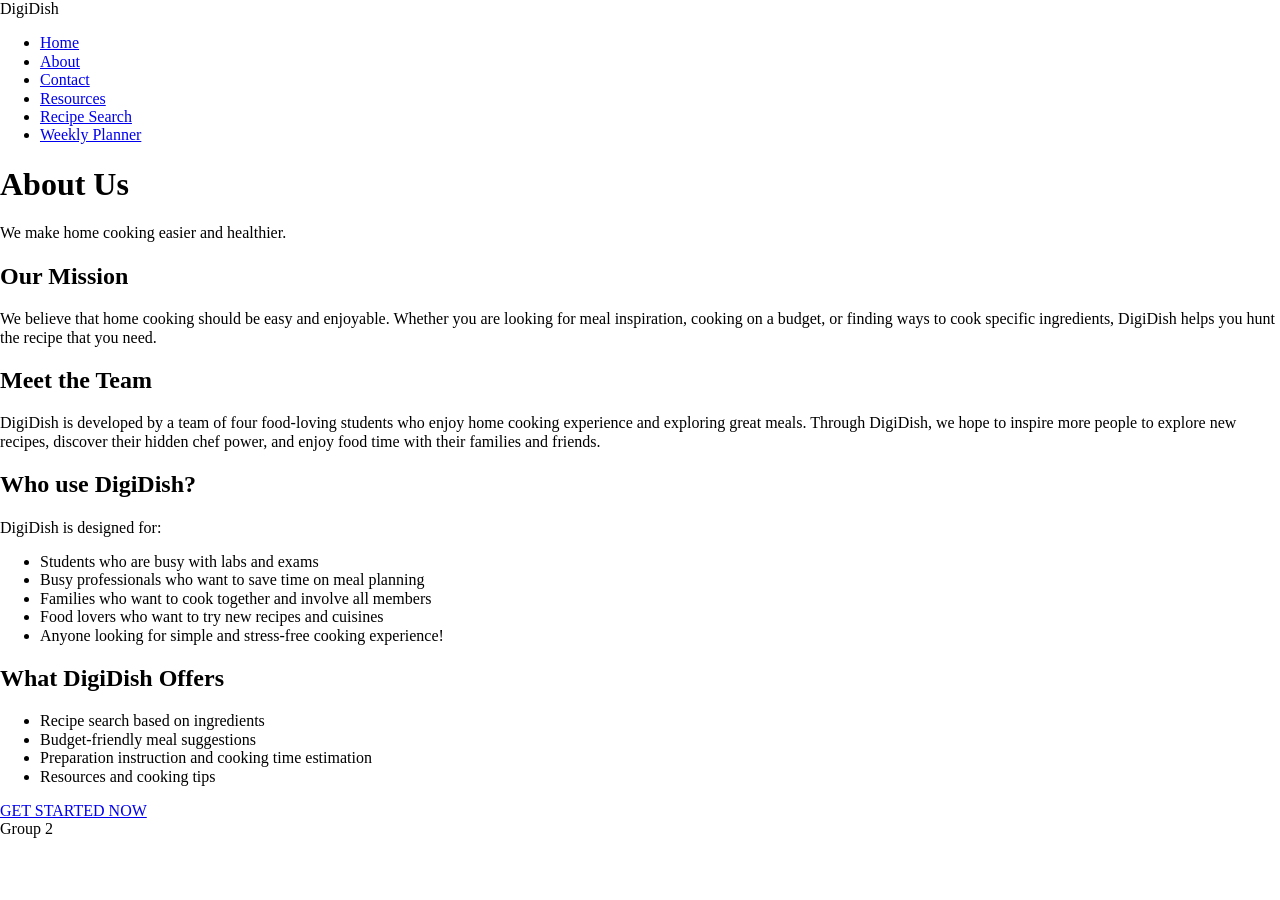
==== about.html @ 240cc51b "reverted changes that introduced validator errors again" ====
<!DOCTYPE html>
<html lang="en">
    <head>
    <meta charset="utf-8">
    <meta name="description" content="Introducing DigiDish">
    <meta name="keywords" content="recipe, cooking, DigiDish, ingredients, budget">
        <meta name="viewport" content="width=device-width, initial-scale=1">
        
        <title>About Digi-Dish</title>

        <!-- external CSS link -->
        <link rel="stylesheet" href="css/normalize.css">
        <link rel="stylesheet" href="css/style.css">
    </head>
	
    <body>
		<header>
			<nav>
				<span>DigiDish</span>
				<ul>
					<li><a href="index.html">Home</a></li>
					<li><a href="about.html">About</a></li>
					<li><a href="contact.html">Contact</a></li>
					<li><a href="resources.html">Resources</a></li>
					<li><a href="recipeSearch.html">Recipe Search</a></li>
					<li><a href="weeklyPlanner.html">Weekly Planner</a></li>
				</ul>
			</nav>
		</header>

		<main>
			<h1>About Us</h1>
			<p>
				We make home cooking easier and healthier.
			</p>
		</main>

		<h2>Our Mission</h2>
		<p>We believe that home cooking should be easy and enjoyable. 
			Whether you are looking for meal inspiration, cooking on a budget, or finding ways to cook specific ingredients,
			DigiDish helps you hunt the recipe that you need.</p>
		
		<h2>Meet the Team</h2>
		<p>DigiDish is developed by a team of four food-loving students who enjoy home cooking experience and 
			 exploring great meals. Through DigiDish, we hope to inspire more people to explore new recipes, discover
			their hidden chef power, and enjoy food time with their families and friends.</p>
			
		<h2>Who use DigiDish?</h2>
		<p>DigiDish is designed for:</p>
		<ul>
			<li>Students who are busy with labs and exams</li>
			<li>Busy professionals who want to save time on meal planning</li>
			<li>Families who want to cook together and involve all members</li>
			<li>Food lovers who want to try new recipes and cuisines</li>
			<li>Anyone looking for simple and stress-free cooking experience!</li>
		</ul>
		
		<h2>What DigiDish Offers</h2>
		<ul>
			<li>Recipe search based on ingredients</li>
			<li>Budget-friendly meal suggestions</li>
			<li>Preparation instruction and cooking time estimation</li>
			<li>Resources and cooking tips</li>
		</ul>

        <script src="js/main.js"></script>

		<a href="recipeSearch.html">GET STARTED NOW</a>
		
		<footer>
			<span>Group 2</span>
		</footer>
    </body>
</html>
---- css/style.css ----
/* Box Model Hack */
* {
  box-sizing: border-box;
}

/* Clear fix hack */
.clearfix:after {
     content: ".";
     display: block;
     clear: both;
     visibility: hidden;
     line-height: 0;
     height: 0;
}

.clear {
	clear: both;
}

/******************************************
/* BASE STYLES
/*******************************************/

body {

}


/******************************************
/* LAYOUT
/*******************************************/
header {

}

footer {

}

/******************************************
/* ADDITIONAL STYLES
/*******************************************/
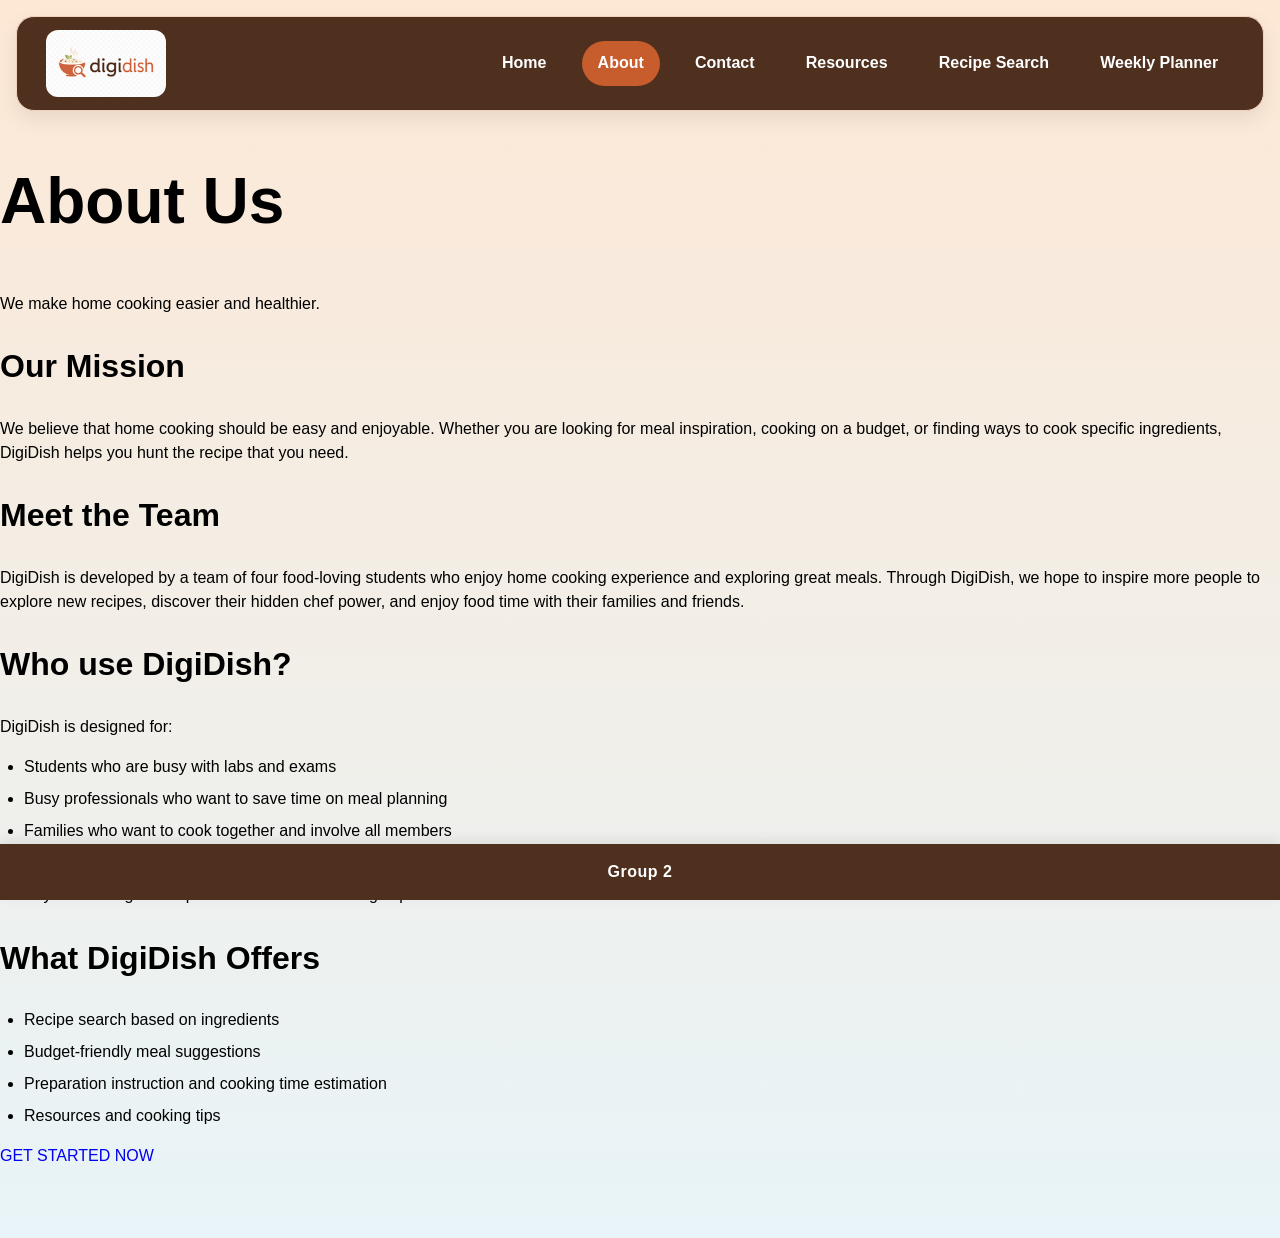
==== commit 3b01a1c2: "IStyle header, footer, contact and weekly planner" ====
--- a/about.html
+++ b/about.html
@@ -16,17 +16,23 @@
     <body>
 		<header>
 			<nav>
-				<span>DigiDish</span>
-				<ul>
-					<li><a href="index.html">Home</a></li>
-					<li><a href="about.html">About</a></li>
-					<li><a href="contact.html">Contact</a></li>
-					<li><a href="resources.html">Resources</a></li>
-					<li><a href="recipeSearch.html">Recipe Search</a></li>
-					<li><a href="weeklyPlanner.html">Weekly Planner</a></li>
-				</ul>
+			  <a href="index.html">
+				<img id="digidish-logo" src="images/digidish_nav_logo.png" alt="digidish logo">
+			  </a>
+			  <ul class="nav-list">
+				<li><a href="index.html">Home</a></li>
+				<li><a href="about.html" class="active">About</a></li>
+				<li><a href="contact.html">Contact</a></li>
+				<li><a href="resources.html">Resources</a></li>
+				<li><a href="recipeSearch.html">Recipe Search</a></li>
+				<li><a href="weeklyPlanner.html">Weekly Planner</a></li>
+			  </ul>
+			  <!-- hamburger menu for smaller screen sizes -->
+			  <div class="hamburger">
+				<button class="hamburger-icon">≡</button>
+			  </div>
 			</nav>
-		</header>
+		  </header>
 
 		<main>
 			<h1>About Us</h1>
@@ -63,7 +69,7 @@
 			<li>Resources and cooking tips</li>
 		</ul>
 
-        <script src="js/main.js"></script>
+        <script src="js/script.js"></script>
 
 		<a href="recipeSearch.html">GET STARTED NOW</a>
 		
--- a/css/style.css
+++ b/css/style.css
@@ -22,21 +22,228 @@
 /*******************************************/
 
 body {
-
-}
-
+  font-family: Arial, Helvetica, sans-serif;
+  font-size: 16px;
+  line-height: 1.5;
+  color: black;
+  /* background-color: beige; */
+  background:linear-gradient(to bottom, #fde8d5, #e8f4f8);
+  /* background-color: #fff6ee;
+  margin: 20px; */
+}
+
+h1 {
+  font-size: 4rem;
+}
+
+h2 {
+  font-size: 2rem;
+}
+
+h3 {
+  font-size: 1.5rem;
+}
+
+p {
+  margin-bottom: 1rem;
+}
+
+ul {
+  margin-bottom: 1rem;
+  padding-left: 1.5rem;
+}
+
+li {
+  margin-bottom: 0.5rem;
+}
+
+a {
+  text-decoration: none;
+}
+
+img {
+  max-width: 100%;
+  height: auto;
+  display: block;
+}
 
 /******************************************
 /* LAYOUT
 /*******************************************/
+
 header {
-
-}
+  position: fixed;
+  top: 0;
+  left: 0;
+  width: 100%;
+  padding: 1rem;
+  box-sizing: border-box;
+  z-index: 1000;
+}
+
+
+body {
+  padding-top: 110px; /* Prevent content from hiding behind the fixed header */
+  padding-bottom: 70px; /* Adjust to match your footer height */
+}
+
+section {
+  margin: 0 1%;
+}
+
+nav {
+  display: flex;
+  align-items: center;
+  justify-content: space-between;
+
+  background: #4f301f;
+  border: 1px solid #f0d2bf;
+  border-radius: 18px;
+
+  padding: 0.8rem 1.8rem;
+
+  box-shadow: 0 8px 20px rgba(0,0,0,.08);
+}
+
+#digidish-logo {
+  width: 120px;
+  height: auto;
+  border-radius: 12px;
+  flex-shrink: 0;
+}
+
+nav ul {
+  display: flex;
+  align-items: center;
+  justify-content: flex-end;
+
+  gap: 1.2rem;
+
+  margin: 0;
+  margin-left: auto;
+  padding: 0;
+
+  list-style: none;
+}
+
+nav ul li {
+  margin: 0;
+}
+
+nav ul li a {
+  display: block;
+
+  color: #fff;
+  text-decoration: none;
+  font-weight: 600;
+  font-size: 1rem;
+
+  padding: .65rem 1rem;
+  border-radius: 999px;
+
+  transition: all .25s ease;
+}
+
+nav ul li a:hover {
+  background: #c75c2c;
+  color: white;
+}
+
+/* Current page */
+nav ul li a.active {
+  background: #c75c2c;
+  color: white;
+}
+
+section {
+  scroll-margin-top: 120px;
+}
+
+/* disable hamburger menu on larger screens */
+.hamburger {
+  display: none;
+  margin-left: auto;
+}
+
+.hamburger-icon {
+  font-size: 2rem;
+  background-color: #c75c2c;
+  color: #ffff;
+  cursor: pointer;
+  border: 1px solid #c75c2c;
+  border-radius: .5rem;
+  padding: 10px;
+}
+
+/* footer {
+  width: 100%;
+  display: flex;
+  justify-content: center;
+} */
 
 footer {
-
+  position: fixed; 
+  bottom: 0;
+  left: 0;
+  width: 100%;
+
+  background: #4f301f;
+  padding: 1rem;
+
+  display: flex;
+  justify-content: center;
+  align-items: center;
+
+  box-shadow: 0 -4px 12px rgba(0, 0, 0, 0.08);
+  z-index: 1000;
+}
+
+footer span {
+  color: #fff;
+  font-size: 1rem;
+  font-weight: 600;
+  letter-spacing: 0.5px;
 }
 
 /******************************************
 /* ADDITIONAL STYLES
 /*******************************************/
+
+/* For extra small screens like small phones */
+@media (max-width: 600px) {
+  header {
+    padding: .6rem;
+  }
+
+  nav {
+    padding: .8rem 1rem;
+    border-radius: 15px;
+  }
+
+  #digidish-logo {
+    width: 85px;
+  }
+
+  .hamburger-icon {
+    font-size: 1.8rem;
+  }
+}
+
+/* for large phones and tablets */
+@media (max-width: 992px) {
+  nav {
+    padding: 1rem;
+  }
+
+  .nav-list {
+    display: none;
+  }
+
+  .hamburger {
+    display: block;
+  }
+
+  #digidish-logo {
+    width: 100px;
+  }
+}
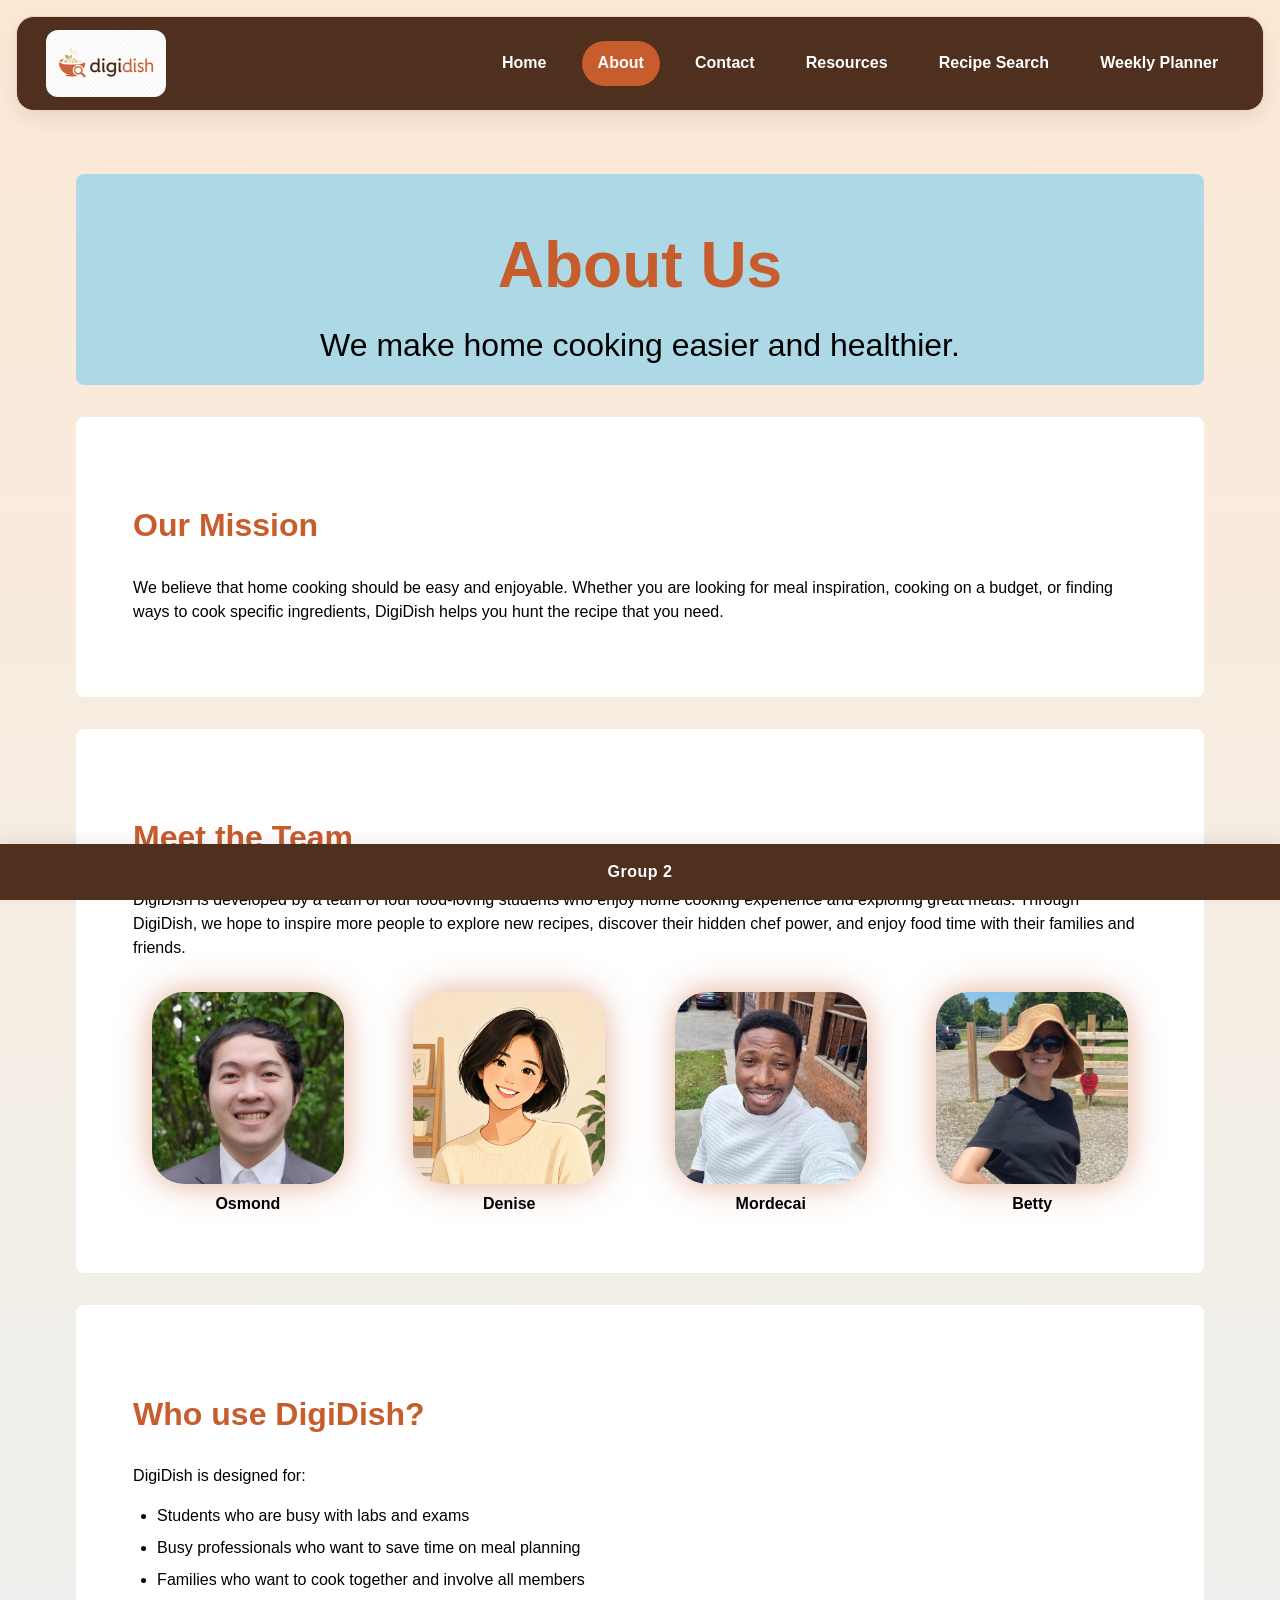
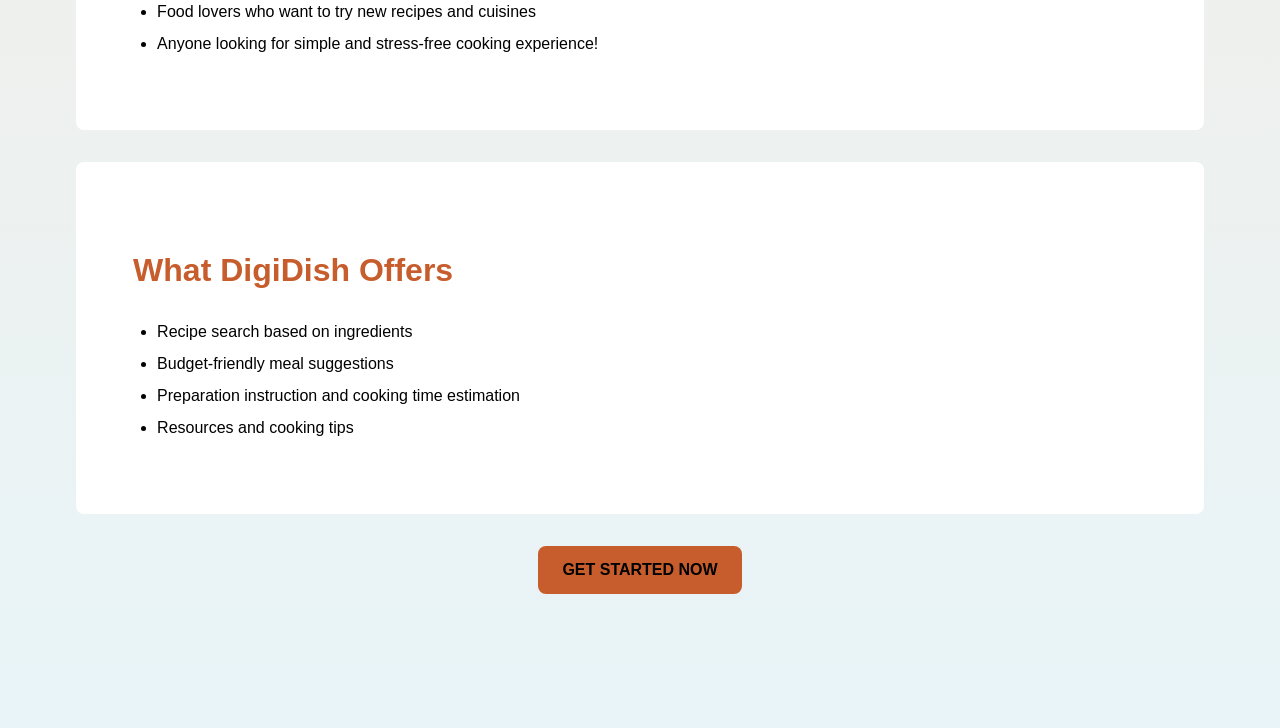
==== commit 0b7b4808: "Added about.css" ====
--- a/about.html
+++ b/about.html
@@ -11,6 +11,7 @@
         <!-- external CSS link -->
         <link rel="stylesheet" href="css/normalize.css">
         <link rel="stylesheet" href="css/style.css">
+		<link rel="stylesheet" href="css/about.css">
     </head>
 	
     <body>
@@ -19,7 +20,7 @@
 			  <a href="index.html">
 				<img id="digidish-logo" src="images/digidish_nav_logo.png" alt="digidish logo">
 			  </a>
-			  <ul class="nav-list">
+			  <ul class="nav-list" id="navList">
 				<li><a href="index.html">Home</a></li>
 				<li><a href="about.html" class="active">About</a></li>
 				<li><a href="contact.html">Contact</a></li>
@@ -28,51 +29,84 @@
 				<li><a href="weeklyPlanner.html">Weekly Planner</a></li>
 			  </ul>
 			  <!-- hamburger menu for smaller screen sizes -->
-			  <div class="hamburger">
+			  <div class="hamburger" id="hamburger">
 				<button class="hamburger-icon">≡</button>
 			  </div>
 			</nav>
 		  </header>
 
-		<main>
-			<h1>About Us</h1>
-			<p>
-				We make home cooking easier and healthier.
-			</p>
+		<main id="about-page">
+			<section class="about-intro">
+				<h1>About Us</h1>
+				<p>
+					We make home cooking easier and healthier.
+				</p>
+			</section>
+
+			<section class="about-section">
+				<h2>Our Mission</h2>
+				<p>We believe that home cooking should be easy and enjoyable. 
+					Whether you are looking for meal inspiration, cooking on a budget, or finding ways to cook specific ingredients,
+					DigiDish helps you hunt the recipe that you need.</p>
+			</section>
+			
+			<section class="about-section">
+				<h2>Meet the Team</h2>
+				<p>DigiDish is developed by a team of four food-loving students who enjoy home cooking experience and 
+					exploring great meals. Through DigiDish, we hope to inspire more people to explore new recipes, discover
+					their hidden chef power, and enjoy food time with their families and friends.
+				</p>
+
+				<div class="team-gallery">
+					<figure class="team-member">
+						<img src="images/osmond.png" alt="Osmond">
+						<figcaption>Osmond</figcaption>
+					</figure>
+
+					<figure class="team-member">
+						<img src="images/denise.png" alt="Denise">
+						<figcaption>Denise</figcaption>
+					</figure>
+
+					<figure class="team-member">
+						<img src="images/mordecai.png" alt="Mordecai">
+						<figcaption>Mordecai</figcaption>
+					</figure>
+
+					<figure class="team-member">
+						<img src="images/betty.png" alt="Betty">
+						<figcaption>Betty</figcaption>
+					</figure>
+				</div>
+			</section>
+
+			<section class="about-section">
+				<h2>Who use DigiDish?</h2>
+				<p>DigiDish is designed for:</p>
+				<ul>
+					<li>Students who are busy with labs and exams</li>
+					<li>Busy professionals who want to save time on meal planning</li>
+				<li>Families who want to cook together and involve all members</li>
+				<li>Food lovers who want to try new recipes and cuisines</li>
+				<li>Anyone looking for simple and stress-free cooking experience!</li>
+			</ul>
+			</section>
+
+			<section class="about-section">
+				<h2>What DigiDish Offers</h2>
+				<ul>
+					<li>Recipe search based on ingredients</li>
+					<li>Budget-friendly meal suggestions</li>
+					<li>Preparation instruction and cooking time estimation</li>
+					<li>Resources and cooking tips</li>
+				</ul>
+			</section>
+
+			<script src="js/script.js"></script>
+
+			<a href="recipeSearch.html">GET STARTED NOW</a>
+		
 		</main>
-
-		<h2>Our Mission</h2>
-		<p>We believe that home cooking should be easy and enjoyable. 
-			Whether you are looking for meal inspiration, cooking on a budget, or finding ways to cook specific ingredients,
-			DigiDish helps you hunt the recipe that you need.</p>
-		
-		<h2>Meet the Team</h2>
-		<p>DigiDish is developed by a team of four food-loving students who enjoy home cooking experience and 
-			 exploring great meals. Through DigiDish, we hope to inspire more people to explore new recipes, discover
-			their hidden chef power, and enjoy food time with their families and friends.</p>
-			
-		<h2>Who use DigiDish?</h2>
-		<p>DigiDish is designed for:</p>
-		<ul>
-			<li>Students who are busy with labs and exams</li>
-			<li>Busy professionals who want to save time on meal planning</li>
-			<li>Families who want to cook together and involve all members</li>
-			<li>Food lovers who want to try new recipes and cuisines</li>
-			<li>Anyone looking for simple and stress-free cooking experience!</li>
-		</ul>
-		
-		<h2>What DigiDish Offers</h2>
-		<ul>
-			<li>Recipe search based on ingredients</li>
-			<li>Budget-friendly meal suggestions</li>
-			<li>Preparation instruction and cooking time estimation</li>
-			<li>Resources and cooking tips</li>
-		</ul>
-
-        <script src="js/script.js"></script>
-
-		<a href="recipeSearch.html">GET STARTED NOW</a>
-		
 		<footer>
 			<span>Group 2</span>
 		</footer>
--- a/css/style.css
+++ b/css/style.css
@@ -231,16 +231,51 @@
 
 /* for large phones and tablets */
 @media (max-width: 992px) {
-  nav {
-    padding: 1rem;
+  .hamburger {
+    display: block;
+    background: none;
+    border: none;
+    font-size: 2rem;
+    color: #c75c2c;
+    cursor: pointer;
   }
 
   .nav-list {
     display: none;
-  }
-
-  .hamburger {
+
+    position: absolute;
+    top: 85px;
+    right: 20px;
+
+    width: 250px;
+
+    flex-direction: column;
+    gap: 0;
+
+    background: #fff7ef;
+    border-radius: 15px;
+    box-shadow: 0 10px 25px rgba(0,0,0,.15);
+    overflow: hidden;
+  }
+
+  .nav-list.show {
+    display: flex;
+  }
+
+  .nav-list li {
+    width: 100%;
+  }
+
+  .nav-list li a {
     display: block;
+    padding: 15px 20px;
+    border-radius: 0;
+    color: #4f301f;
+  }
+
+  .nav-list li a:hover {
+    background: #c75c2c;
+    color: white;
   }
 
   #digidish-logo {
--- a/css/about.css
+++ b/css/about.css
@@ -0,0 +1,102 @@
+#about-page {
+    padding: 5%;
+    display: flex;
+    flex-direction: column;
+    gap: 2rem;
+}
+
+.about-intro {
+    display:flex;
+    align-content: center;
+    flex-direction: column;
+    justify-content: center;
+    font-size: 2rem;
+    background-color: lightblue;
+    border-radius: 0.5rem;
+    text-align: center;
+}
+
+.about-intro h1 {
+    color: #c75c2c;
+    margin-bottom: 0.5rem;
+}
+
+.about-intro p {
+    font-size: 2rem;
+    margin-top: 0;
+}
+
+.about-section {
+    padding: 5%;
+    background-color: white;
+    border-radius: 0.5rem;
+}
+
+.about-section h2 {
+    color: #c75c2c;
+}
+
+.team-gallery {
+    display: grid;
+    grid-template-columns: repeat(auto-fit, minmax(12rem, 1fr));
+    gap: 2rem;
+    justify-items: center;
+    margin-top: 2rem;
+}
+
+.team-member {
+    width: 12rem;
+    margin: 0;
+}
+
+.team-member img {
+    width: 12rem;
+    height: 12rem;
+    border-radius: 2rem;
+    box-shadow: 0 0 2rem rgba(199, 92, 44, 0.5);
+}
+
+.team-member figcaption {
+    text-align: center;
+    font-size: 1rem;
+    margin-top: 0.5rem;
+    font-weight: bold;
+}
+
+#about-page a {
+    align-self: center;
+    background-color: #c75c2c;
+    color: black;
+    padding: 0.75rem 1.5rem;
+    border-radius: 0.5rem;
+    font-weight: bold;
+}
+
+#about-page a:hover {
+    background-color: lightgrey;
+    color:#c75c2c;
+}
+
+@media (max-width: 600px) {
+    .about-intro p {
+        font-size: 1rem;
+    }
+
+    .team-gallery {
+        flex-direction: column;
+    }
+
+    .team-member {
+        width: 100%
+    }
+}
+
+@media (max-width: 992px) {
+    .about-intro p {
+        font-size: 1.2rem;
+    }
+
+    .team-gallery {
+    flex-direction: column;
+    }
+}
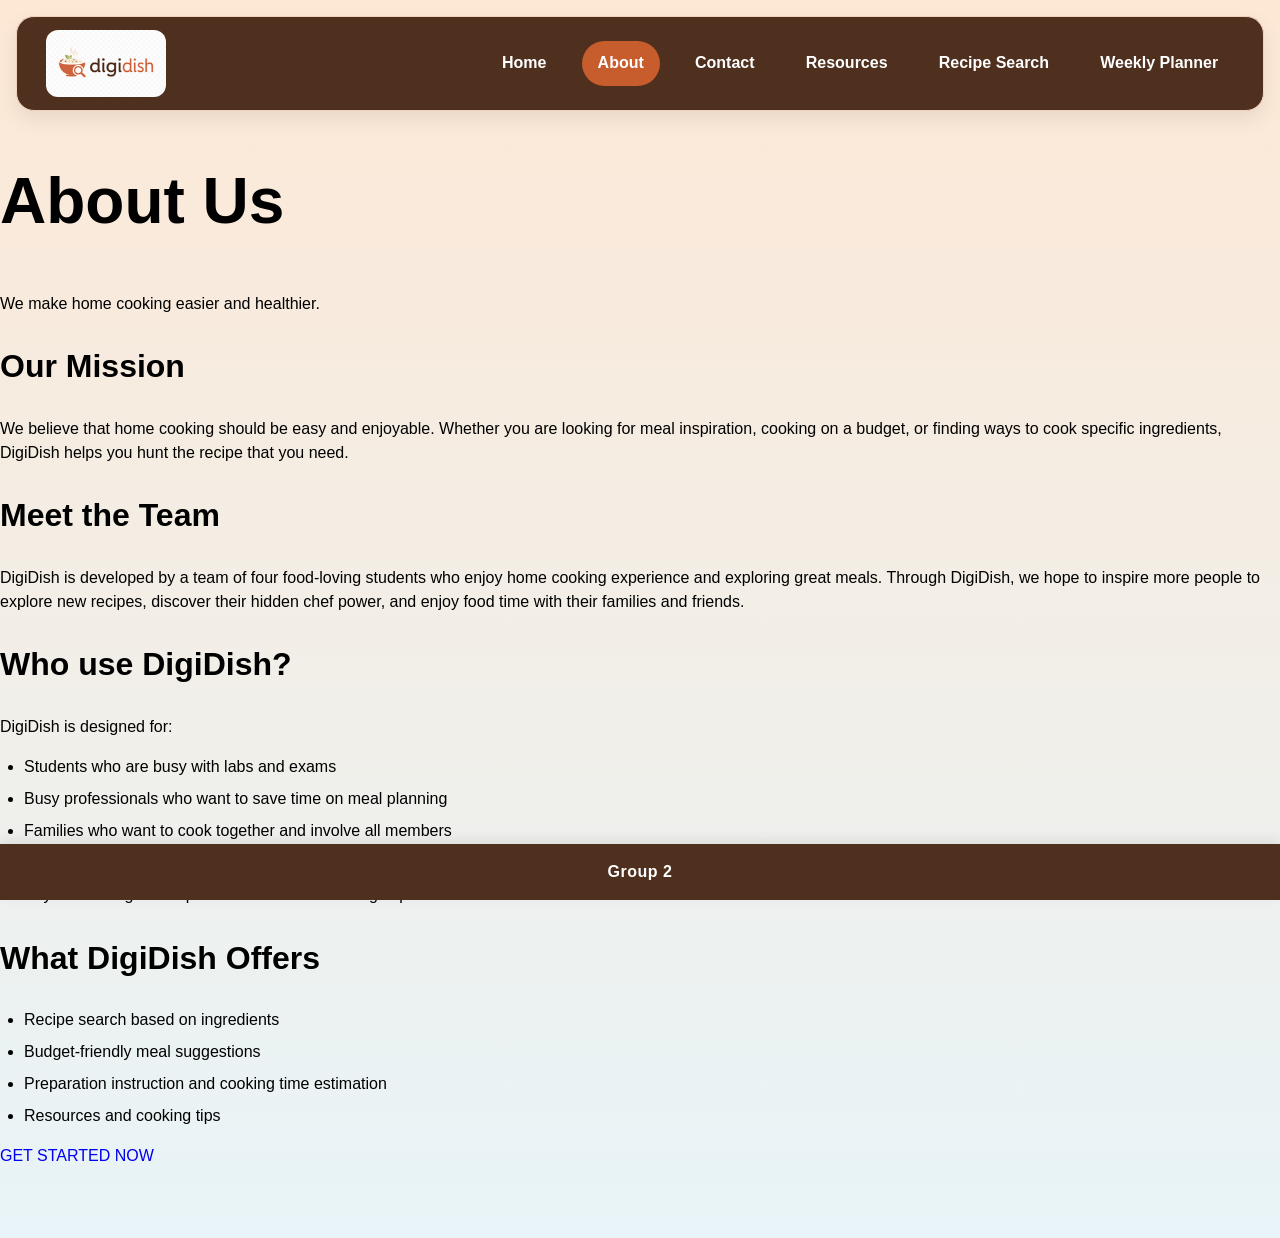
==== commit 6ab146f7: "Merge branch 'main' into phase2-denise" ====
--- a/about.html
+++ b/about.html
@@ -11,7 +11,6 @@
         <!-- external CSS link -->
         <link rel="stylesheet" href="css/normalize.css">
         <link rel="stylesheet" href="css/style.css">
-		<link rel="stylesheet" href="css/about.css">
     </head>
 	
     <body>
@@ -35,78 +34,45 @@
 			</nav>
 		  </header>
 
-		<main id="about-page">
-			<section class="about-intro">
-				<h1>About Us</h1>
-				<p>
-					We make home cooking easier and healthier.
-				</p>
-			</section>
+		<main>
+			<h1>About Us</h1>
+			<p>
+				We make home cooking easier and healthier.
+			</p>
+		</main>
 
-			<section class="about-section">
-				<h2>Our Mission</h2>
-				<p>We believe that home cooking should be easy and enjoyable. 
-					Whether you are looking for meal inspiration, cooking on a budget, or finding ways to cook specific ingredients,
-					DigiDish helps you hunt the recipe that you need.</p>
-			</section>
+		<h2>Our Mission</h2>
+		<p>We believe that home cooking should be easy and enjoyable. 
+			Whether you are looking for meal inspiration, cooking on a budget, or finding ways to cook specific ingredients,
+			DigiDish helps you hunt the recipe that you need.</p>
+		
+		<h2>Meet the Team</h2>
+		<p>DigiDish is developed by a team of four food-loving students who enjoy home cooking experience and 
+			 exploring great meals. Through DigiDish, we hope to inspire more people to explore new recipes, discover
+			their hidden chef power, and enjoy food time with their families and friends.</p>
 			
-			<section class="about-section">
-				<h2>Meet the Team</h2>
-				<p>DigiDish is developed by a team of four food-loving students who enjoy home cooking experience and 
-					exploring great meals. Through DigiDish, we hope to inspire more people to explore new recipes, discover
-					their hidden chef power, and enjoy food time with their families and friends.
-				</p>
+		<h2>Who use DigiDish?</h2>
+		<p>DigiDish is designed for:</p>
+		<ul>
+			<li>Students who are busy with labs and exams</li>
+			<li>Busy professionals who want to save time on meal planning</li>
+			<li>Families who want to cook together and involve all members</li>
+			<li>Food lovers who want to try new recipes and cuisines</li>
+			<li>Anyone looking for simple and stress-free cooking experience!</li>
+		</ul>
+		
+		<h2>What DigiDish Offers</h2>
+		<ul>
+			<li>Recipe search based on ingredients</li>
+			<li>Budget-friendly meal suggestions</li>
+			<li>Preparation instruction and cooking time estimation</li>
+			<li>Resources and cooking tips</li>
+		</ul>
 
-				<div class="team-gallery">
-					<figure class="team-member">
-						<img src="images/osmond.png" alt="Osmond">
-						<figcaption>Osmond</figcaption>
-					</figure>
+        <script src="js/script.js"></script>
 
-					<figure class="team-member">
-						<img src="images/denise.png" alt="Denise">
-						<figcaption>Denise</figcaption>
-					</figure>
-
-					<figure class="team-member">
-						<img src="images/mordecai.png" alt="Mordecai">
-						<figcaption>Mordecai</figcaption>
-					</figure>
-
-					<figure class="team-member">
-						<img src="images/betty.png" alt="Betty">
-						<figcaption>Betty</figcaption>
-					</figure>
-				</div>
-			</section>
-
-			<section class="about-section">
-				<h2>Who use DigiDish?</h2>
-				<p>DigiDish is designed for:</p>
-				<ul>
-					<li>Students who are busy with labs and exams</li>
-					<li>Busy professionals who want to save time on meal planning</li>
-				<li>Families who want to cook together and involve all members</li>
-				<li>Food lovers who want to try new recipes and cuisines</li>
-				<li>Anyone looking for simple and stress-free cooking experience!</li>
-			</ul>
-			</section>
-
-			<section class="about-section">
-				<h2>What DigiDish Offers</h2>
-				<ul>
-					<li>Recipe search based on ingredients</li>
-					<li>Budget-friendly meal suggestions</li>
-					<li>Preparation instruction and cooking time estimation</li>
-					<li>Resources and cooking tips</li>
-				</ul>
-			</section>
-
-			<script src="js/script.js"></script>
-
-			<a href="recipeSearch.html">GET STARTED NOW</a>
+		<a href="recipeSearch.html">GET STARTED NOW</a>
 		
-		</main>
 		<footer>
 			<span>Group 2</span>
 		</footer>
--- a/css/style.css
+++ b/css/style.css
@@ -209,6 +209,72 @@
 /* ADDITIONAL STYLES
 /*******************************************/
 
+/* Styles for searching */
+.search-button {
+    padding: 0.8rem 1.5rem;
+    font-size: 1.1rem;
+    font-weight: 600;
+    color: #ffffff;
+    background-color: #198754;
+    border: 1px solid #198754;
+    border-radius: 0.375rem;
+    cursor: pointer;
+    box-shadow: 0 0.125rem 0.25rem rgba(0, 0, 0, 0.075);
+}
+
+.search-button:hover {
+    background-color: #157347;
+    border-color: #146c43;
+}
+
+.search-title {
+    font-size: 2.5rem;
+    font-weight: 700;
+    color: #212529;
+    margin-bottom: 1.5rem;
+    font-family: system-ui, -apple-system, sans-serif;
+}
+
+.search-form {
+    display: flex;
+    gap: 0.5rem;
+    justify-content: center;
+    width: 100%;
+}
+
+.input-wrapper {
+    flex-grow: 1;
+}
+
+.recipe-input {
+    width: 100%;
+    padding: 0.8rem 1.2rem;
+    font-size: 1.1rem;
+    border: 1px solid #ced4da;
+    border-radius: 0.375rem;
+    background-color: #ffffff;
+    box-shadow: 0 0.125rem 0.25rem rgba(0, 0, 0, 0.075);
+    outline: none;
+    transition: border-color 0.2s ease-in-out, box-shadow 0.2s ease-in-out;
+}
+
+.recipe-input:focus {
+    border-color: #198754;
+    box-shadow: 0 0 0 0.25rem rgba(25, 135, 84, 0.25), 0 0.125rem 0.25rem rgba(0, 0, 0, 0.075);
+}
+
+.sr-only {
+    position: absolute;
+    width: 1px;
+    height: 1px;
+    padding: 0;
+    margin: -1px;
+    overflow: hidden;
+    clip: rect(0, 0, 0, 0);
+    white-space: nowrap;
+    border: 0;
+}
+
 /* For extra small screens like small phones */
 @media (max-width: 600px) {
   header {
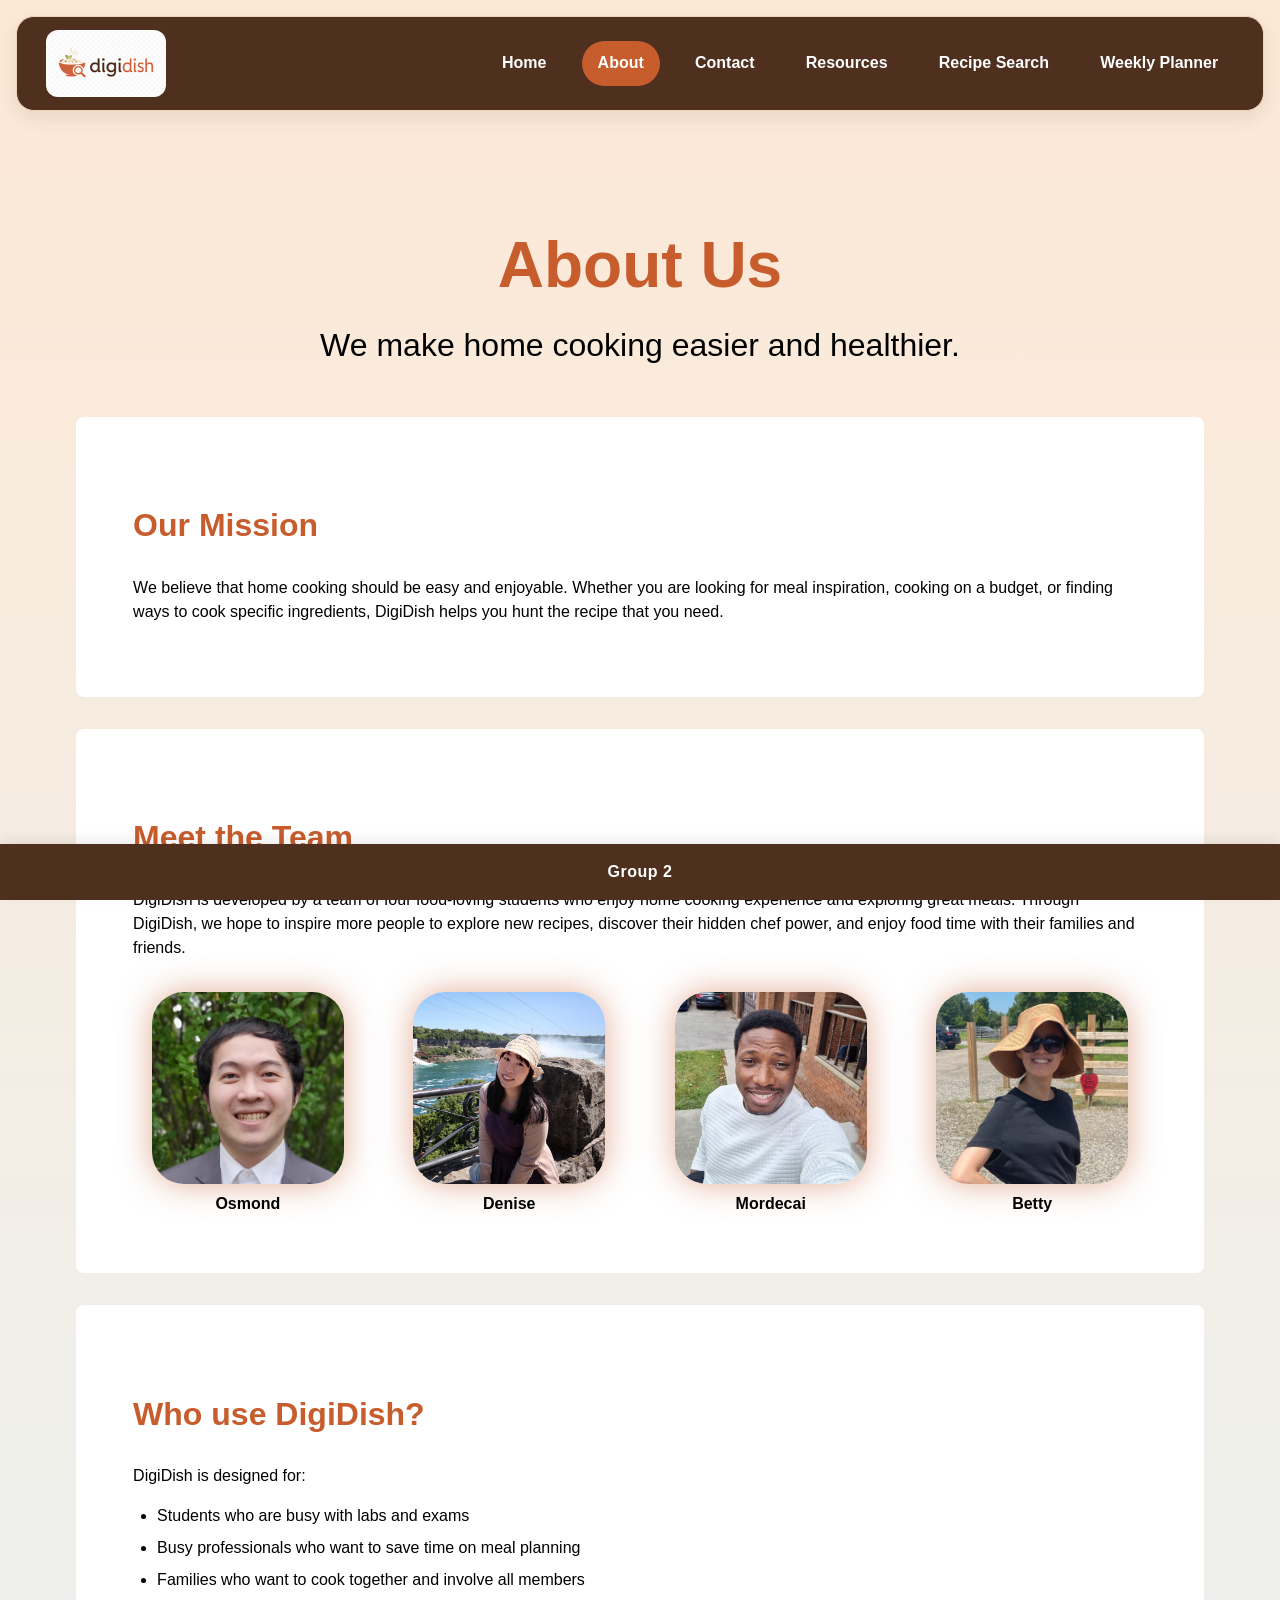
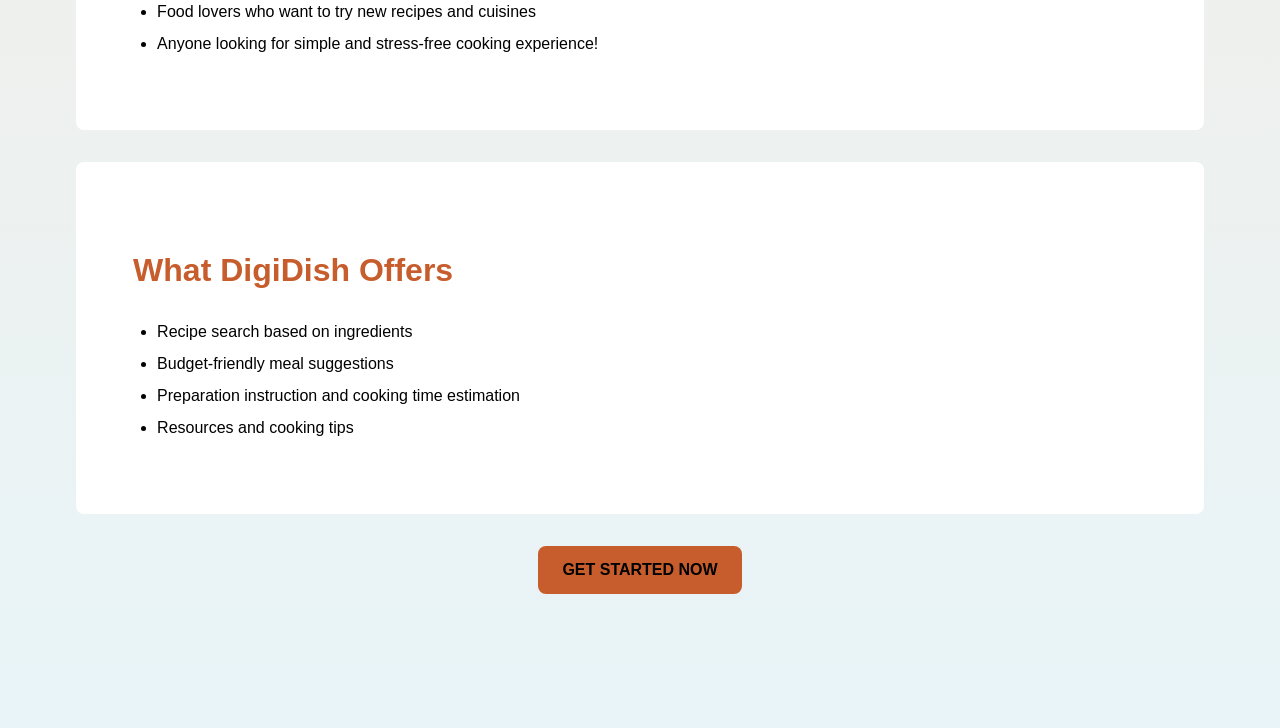
==== commit 6c2816c4: "Merge pull request #12 from osmond-jian/phase2-css-betty Added about.css" ====
--- a/about.html
+++ b/about.html
@@ -11,6 +11,7 @@
         <!-- external CSS link -->
         <link rel="stylesheet" href="css/normalize.css">
         <link rel="stylesheet" href="css/style.css">
+		<link rel="stylesheet" href="css/about.css">
     </head>
 	
     <body>
@@ -34,45 +35,78 @@
 			</nav>
 		  </header>
 
-		<main>
-			<h1>About Us</h1>
-			<p>
-				We make home cooking easier and healthier.
-			</p>
+		<main id="about-page">
+			<section class="about-intro">
+				<h1>About Us</h1>
+				<p>
+					We make home cooking easier and healthier.
+				</p>
+			</section>
+
+			<section class="about-section">
+				<h2>Our Mission</h2>
+				<p>We believe that home cooking should be easy and enjoyable. 
+					Whether you are looking for meal inspiration, cooking on a budget, or finding ways to cook specific ingredients,
+					DigiDish helps you hunt the recipe that you need.</p>
+			</section>
+			
+			<section class="about-section">
+				<h2>Meet the Team</h2>
+				<p>DigiDish is developed by a team of four food-loving students who enjoy home cooking experience and 
+					exploring great meals. Through DigiDish, we hope to inspire more people to explore new recipes, discover
+					their hidden chef power, and enjoy food time with their families and friends.
+				</p>
+
+				<div class="team-gallery">
+					<figure class="team-member">
+						<img src="images/osmond.png" alt="Osmond">
+						<figcaption>Osmond</figcaption>
+					</figure>
+
+					<figure class="team-member">
+						<img src="images/denise.png" alt="Denise">
+						<figcaption>Denise</figcaption>
+					</figure>
+
+					<figure class="team-member">
+						<img src="images/mordecai.png" alt="Mordecai">
+						<figcaption>Mordecai</figcaption>
+					</figure>
+
+					<figure class="team-member">
+						<img src="images/betty.png" alt="Betty">
+						<figcaption>Betty</figcaption>
+					</figure>
+				</div>
+			</section>
+
+			<section class="about-section">
+				<h2>Who use DigiDish?</h2>
+				<p>DigiDish is designed for:</p>
+				<ul>
+					<li>Students who are busy with labs and exams</li>
+					<li>Busy professionals who want to save time on meal planning</li>
+				<li>Families who want to cook together and involve all members</li>
+				<li>Food lovers who want to try new recipes and cuisines</li>
+				<li>Anyone looking for simple and stress-free cooking experience!</li>
+			</ul>
+			</section>
+
+			<section class="about-section">
+				<h2>What DigiDish Offers</h2>
+				<ul>
+					<li>Recipe search based on ingredients</li>
+					<li>Budget-friendly meal suggestions</li>
+					<li>Preparation instruction and cooking time estimation</li>
+					<li>Resources and cooking tips</li>
+				</ul>
+			</section>
+
+			<script src="js/script.js"></script>
+
+			<a href="recipeSearch.html">GET STARTED NOW</a>
+		
 		</main>
-
-		<h2>Our Mission</h2>
-		<p>We believe that home cooking should be easy and enjoyable. 
-			Whether you are looking for meal inspiration, cooking on a budget, or finding ways to cook specific ingredients,
-			DigiDish helps you hunt the recipe that you need.</p>
-		
-		<h2>Meet the Team</h2>
-		<p>DigiDish is developed by a team of four food-loving students who enjoy home cooking experience and 
-			 exploring great meals. Through DigiDish, we hope to inspire more people to explore new recipes, discover
-			their hidden chef power, and enjoy food time with their families and friends.</p>
-			
-		<h2>Who use DigiDish?</h2>
-		<p>DigiDish is designed for:</p>
-		<ul>
-			<li>Students who are busy with labs and exams</li>
-			<li>Busy professionals who want to save time on meal planning</li>
-			<li>Families who want to cook together and involve all members</li>
-			<li>Food lovers who want to try new recipes and cuisines</li>
-			<li>Anyone looking for simple and stress-free cooking experience!</li>
-		</ul>
-		
-		<h2>What DigiDish Offers</h2>
-		<ul>
-			<li>Recipe search based on ingredients</li>
-			<li>Budget-friendly meal suggestions</li>
-			<li>Preparation instruction and cooking time estimation</li>
-			<li>Resources and cooking tips</li>
-		</ul>
-
-        <script src="js/script.js"></script>
-
-		<a href="recipeSearch.html">GET STARTED NOW</a>
-		
 		<footer>
 			<span>Group 2</span>
 		</footer>
--- a/css/about.css
+++ b/css/about.css
@@ -0,0 +1,100 @@
+#about-page {
+    padding: 5%;
+    display: flex;
+    flex-direction: column;
+    gap: 2rem;
+}
+
+.about-intro {
+    display:flex;
+    align-content: center;
+    flex-direction: column;
+    justify-content: center;
+    font-size: 2rem;
+    text-align: center;
+}
+
+.about-intro h1 {
+    color: #c75c2c;
+    margin-bottom: 0.5rem;
+}
+
+.about-intro p {
+    font-size: 2rem;
+    margin-top: 0;
+}
+
+.about-section {
+    padding: 5%;
+    background-color: white;
+    border-radius: 0.5rem;
+}
+
+.about-section h2 {
+    color: #c75c2c;
+}
+
+.team-gallery {
+    display: grid;
+    grid-template-columns: repeat(auto-fit, minmax(12rem, 1fr));
+    gap: 2rem;
+    justify-items: center;
+    margin-top: 2rem;
+}
+
+.team-member {
+    width: 12rem;
+    margin: 0;
+}
+
+.team-member img {
+    width: 12rem;
+    height: 12rem;
+    border-radius: 2rem;
+    box-shadow: 0 0 2rem rgba(199, 92, 44, 0.5);
+}
+
+.team-member figcaption {
+    text-align: center;
+    font-size: 1rem;
+    margin-top: 0.5rem;
+    font-weight: bold;
+}
+
+#about-page a {
+    align-self: center;
+    background-color: #c75c2c;
+    color: black;
+    padding: 0.75rem 1.5rem;
+    border-radius: 0.5rem;
+    font-weight: bold;
+}
+
+#about-page a:hover {
+    background-color: lightgrey;
+    color:#c75c2c;
+}
+
+@media (max-width: 600px) {
+    .about-intro p {
+        font-size: 1rem;
+    }
+
+    .team-gallery {
+        flex-direction: column;
+    }
+
+    .team-member {
+        width: 100%
+    }
+}
+
+@media (max-width: 992px) {
+    .about-intro p {
+        font-size: 1.2rem;
+    }
+
+    .team-gallery {
+    flex-direction: column;
+    }
+}
